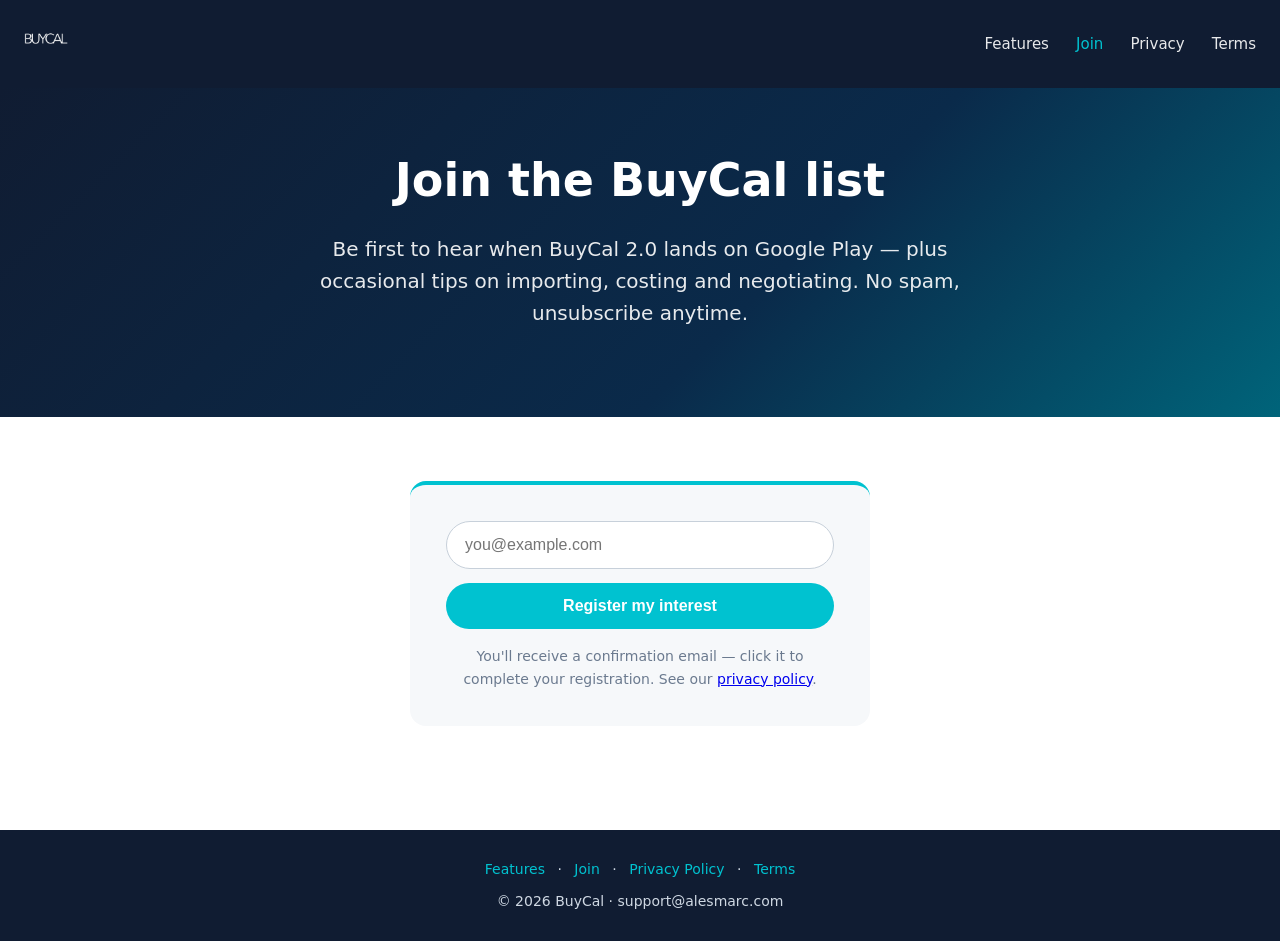
==== join.html @ 598b4a78 "App icon in hero, CTA band, and touch icons" ====
<!DOCTYPE html>
<html lang="en">
<head>
<meta charset="utf-8">
<meta name="viewport" content="width=device-width,initial-scale=1">
<title>Join BuyCal &mdash; Get updates & buying tips</title>
<meta name="description" content="Register your interest in BuyCal. Get launch news, buying tips and early access to new features.">
<link rel="stylesheet" href="style.css">
<link rel="icon" href="images/icon.png" type="image/png">
<link rel="apple-touch-icon" href="images/icon.png">
</head>
<body>
<header>
  <a href="index.html"><img src="images/logo-white.png" alt="BuyCal"></a>
  <nav>
    <a href="index.html">Features</a>
    <a href="join.html" class="active">Join</a>
    <a href="privacy.html">Privacy</a>
    <a href="terms.html">Terms</a>
  </nav>
</header>
<div class="hero" style="padding:56px 24px">
  <h1>Join the BuyCal list</h1>
  <p>Be first to hear when BuyCal 2.0 lands on Google Play &mdash; plus occasional tips on importing, costing and negotiating. No spam, unsubscribe anytime.</p>
</div>
<section>
  <div class="form-card">
    <form id="joinForm">
      <input type="email" id="email" placeholder="you@example.com" required autocomplete="email">
      <button class="btn" type="submit" id="submitBtn">Register my interest</button>
      <div class="notice" id="notice"></div>
    </form>
    <p class="muted" style="margin-top:16px;text-align:center">You'll receive a confirmation email &mdash; click it to complete your registration. See our <a href="privacy.html">privacy policy</a>.</p>
  </div>
</section>
<footer>
  <div><a href="index.html">Features</a> &middot; <a href="join.html">Join</a> &middot; <a href="privacy.html">Privacy Policy</a> &middot; <a href="terms.html">Terms</a></div>
  <div style="margin-top:10px">&copy; 2026 BuyCal &middot; support@alesmarc.com</div>
</footer>
<script>
document.getElementById('joinForm').addEventListener('submit', async function(e){
  e.preventDefault();
  var btn=document.getElementById('submitBtn'), n=document.getElementById('notice');
  var email=document.getElementById('email').value.trim();
  btn.disabled=true; btn.textContent='Sending...'; n.className='notice';
  try{
    var fd=new FormData();
    fd.append('fields[email]', email);
    fd.append('ml-submit','1');
    fd.append('anticsrf','true');
    var r=await fetch('https://assets.mailerlite.com/jsonp/813255/forms/192497198224639579/subscribe',{method:'POST',body:fd});
    if(r.ok){ n.textContent='Thanks! Check your inbox to confirm your subscription.'; n.className='notice ok'; document.getElementById('joinForm').reset(); }
    else{ throw new Error(); }
  }catch(err){ n.textContent='Something went wrong &mdash; please try again.'; n.className='notice err'; }
  btn.disabled=false; btn.textContent='Register my interest';
});
</script>
</body>
</html>
---- style.css ----
:root{--navy:#101C32;--teal:#00C2D0;--bg:#00C4C4;--light:#F6F8FA;--glow:#E0FC40}
*{margin:0;padding:0;box-sizing:border-box}
body{font-family:'Segoe UI',system-ui,-apple-system,sans-serif;color:var(--navy);background:#fff;line-height:1.6}
header{background:var(--navy);padding:18px 24px;display:flex;align-items:center;justify-content:space-between;flex-wrap:wrap;gap:10px}
header img{height:44px}
nav a{color:#fff;text-decoration:none;margin-left:22px;font-size:15px;opacity:.9}
nav a:hover,nav a.active{opacity:1;color:var(--teal)}
.hero{background:linear-gradient(135deg,var(--navy) 0%,#0a2a4a 60%,#00647a 100%);color:#fff;text-align:center;padding:80px 24px}
.hero.photo{background:linear-gradient(rgba(6,16,32,.72),rgba(6,16,32,.72)),url('images/bg.jpg') center/cover no-repeat}
.hero-logo{width:min(300px,70vw);margin-bottom:26px}
.app-icon{width:110px;height:110px;border-radius:24px;background:#fff;box-shadow:0 10px 30px rgba(0,0,0,.4);margin-bottom:22px;display:inline-block}
.app-icon.small{width:84px;height:84px;border-radius:18px;box-shadow:0 8px 22px rgba(0,0,0,.25);margin-bottom:16px}
.features-alt{max-width:1000px;margin:0 auto;padding:64px 24px 24px}
.feature-row{display:flex;align-items:center;gap:40px;margin-bottom:56px;flex-wrap:wrap}
.feature-row img{width:min(380px,100%);flex:1 1 300px;object-fit:contain}
.feature-row div{flex:1 1 320px}
.feature-row h3{font-size:24px;margin-bottom:12px;color:var(--navy)}
.feature-row p{color:#3a4a5f;font-size:16px}
.feature-row.reverse{flex-direction:row-reverse}
@media (max-width:720px){.feature-row,.feature-row.reverse{flex-direction:column}}
.shots{text-align:center}
.shots img{max-width:100%;height:auto}
.cta-band{background:linear-gradient(135deg,var(--teal),#0084A0);color:#fff;text-align:center;padding:56px 24px}
.cta-band h2{font-size:28px;margin-bottom:10px}
.cta-band p{margin-bottom:24px;opacity:.95}
.cta-band .btn{background:#fff;color:var(--navy)}
.hero h1{font-size:clamp(28px,5vw,46px);margin-bottom:16px}
.hero p{font-size:clamp(16px,2.5vw,20px);max-width:640px;margin:0 auto 32px;opacity:.9}
.btn{display:inline-block;background:var(--teal);color:#fff;padding:14px 34px;border-radius:50px;text-decoration:none;font-weight:600;border:none;font-size:16px;cursor:pointer}
.btn:hover{filter:brightness(1.1)}
section{padding:64px 24px;max-width:1000px;margin:0 auto}
section h2{text-align:center;font-size:32px;margin-bottom:40px}
.grid{display:grid;grid-template-columns:repeat(auto-fit,minmax(260px,1fr));gap:24px}
.card{background:var(--light);border-radius:16px;padding:28px;border-top:4px solid var(--teal)}
.card h3{margin-bottom:10px;font-size:19px}
.card p{font-size:15px;color:#3a4a5f}
.prose{max-width:760px;margin:0 auto;padding:56px 24px}
.prose h1{font-size:34px;margin-bottom:8px}
.prose h2{font-size:21px;margin:28px 0 8px;text-align:left}
.prose p,.prose li{color:#2b3a4e;font-size:16px}
.prose ul{padding-left:22px}
.muted{color:#6b7a8f;font-size:14px}
footer{background:var(--navy);color:#cfd8e3;text-align:center;padding:28px 24px;font-size:14px;margin-top:40px}
footer a{color:var(--teal);text-decoration:none;margin:0 8px}
.form-card{max-width:460px;margin:0 auto;background:var(--light);padding:36px;border-radius:16px;border-top:4px solid var(--teal)}
.form-card input[type=email]{width:100%;padding:14px 18px;border-radius:50px;border:1px solid #c7d0da;font-size:16px;margin-bottom:14px}
.form-card .btn{width:100%}
.notice{margin-top:14px;font-size:15px;text-align:center;display:none}
.notice.ok{display:block;color:#0a7a3d}
.notice.err{display:block;color:#b00020}
.badge{display:inline-block;background:rgba(0,194,208,.15);color:var(--teal);border:1px solid var(--teal);border-radius:50px;padding:6px 16px;font-size:13px;margin-bottom:18px}
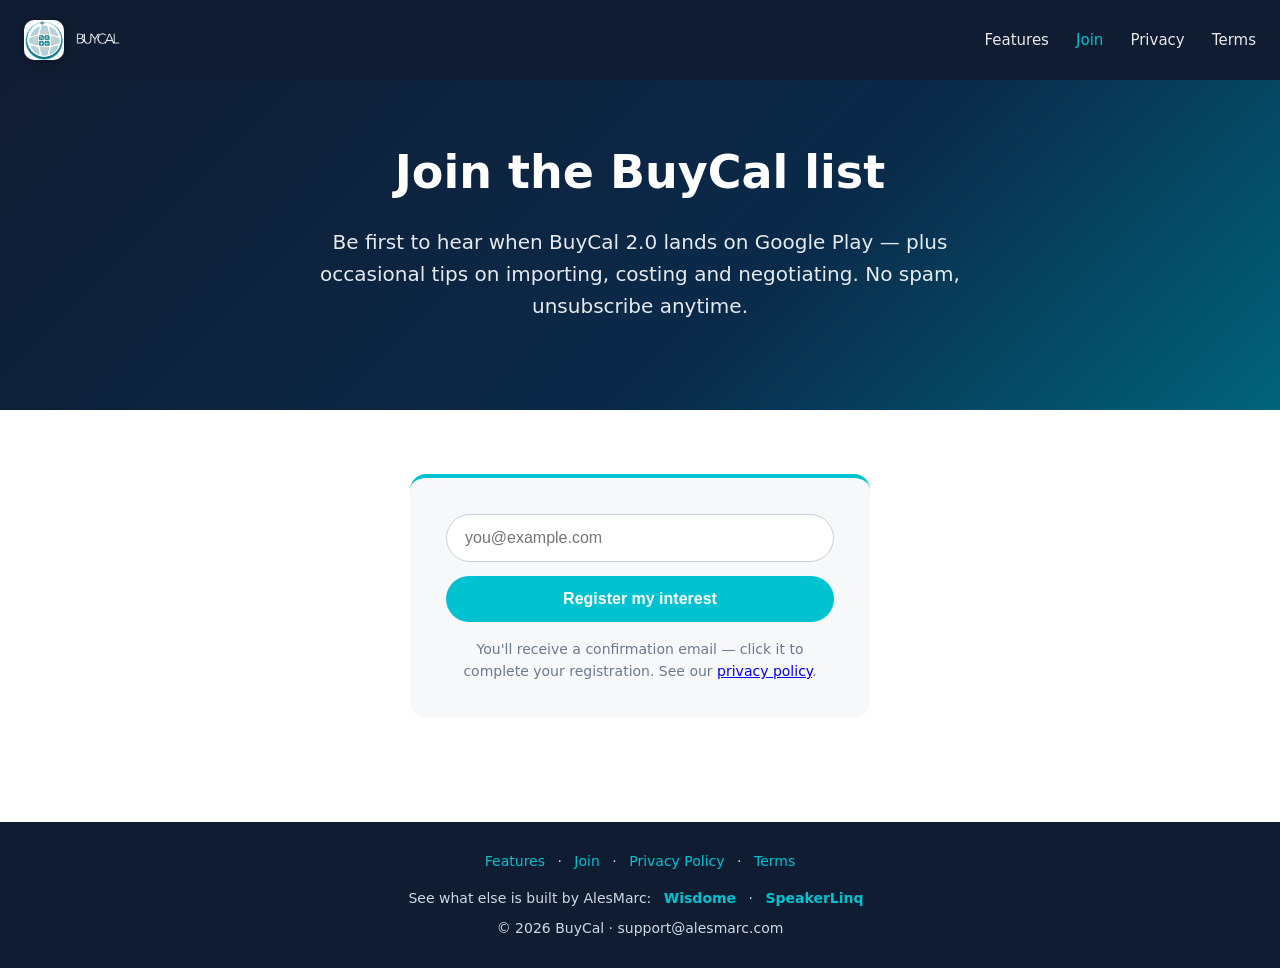
==== commit 43d48dc4: "Icon in header/footer, AlesMarc family links (Wisdome, SpeakerLinq)" ====
--- a/join.html
+++ b/join.html
@@ -8,10 +8,11 @@
 <link rel="stylesheet" href="style.css">
 <link rel="icon" href="images/icon.png" type="image/png">
 <link rel="apple-touch-icon" href="images/icon.png">
+<link rel="canonical" href="https://buycal.com.au/join.html">
 </head>
 <body>
 <header>
-  <a href="index.html"><img src="images/logo-white.png" alt="BuyCal"></a>
+  <a href="index.html" class="brand"><img src="images/icon.png" alt="" class="nav-icon"><img src="images/logo-white.png" alt="BuyCal"></a>
   <nav>
     <a href="index.html">Features</a>
     <a href="join.html" class="active">Join</a>
@@ -35,7 +36,7 @@
 </section>
 <footer>
   <div><a href="index.html">Features</a> &middot; <a href="join.html">Join</a> &middot; <a href="privacy.html">Privacy Policy</a> &middot; <a href="terms.html">Terms</a></div>
-  <div style="margin-top:10px">&copy; 2026 BuyCal &middot; support@alesmarc.com</div>
+  <div class="more-from">See what else is built by AlesMarc: <a href="https://wisdome.com.au" target="_blank" rel="noopener">Wisdome</a> &middot; <a href="https://speakerlinq.com" target="_blank" rel="noopener">SpeakerLinq</a></div><div style="margin-top:8px">&copy; 2026 BuyCal &middot; support@alesmarc.com</div>
 </footer>
 <script>
 document.getElementById('joinForm').addEventListener('submit', async function(e){
--- a/style.css
+++ b/style.css
@@ -3,6 +3,10 @@
 body{font-family:'Segoe UI',system-ui,-apple-system,sans-serif;color:var(--navy);background:#fff;line-height:1.6}
 header{background:var(--navy);padding:18px 24px;display:flex;align-items:center;justify-content:space-between;flex-wrap:wrap;gap:10px}
 header img{height:44px}
+.brand{display:inline-flex;align-items:center;gap:12px;text-decoration:none}
+.nav-icon{height:40px !important;width:40px;border-radius:10px;background:#fff;box-shadow:0 2px 8px rgba(0,0,0,.3)}
+.more-from{margin-top:14px;font-size:14px;color:#cfd8e3}
+.more-from a{font-weight:600}
 nav a{color:#fff;text-decoration:none;margin-left:22px;font-size:15px;opacity:.9}
 nav a:hover,nav a.active{opacity:1;color:var(--teal)}
 .hero{background:linear-gradient(135deg,var(--navy) 0%,#0a2a4a 60%,#00647a 100%);color:#fff;text-align:center;padding:80px 24px}
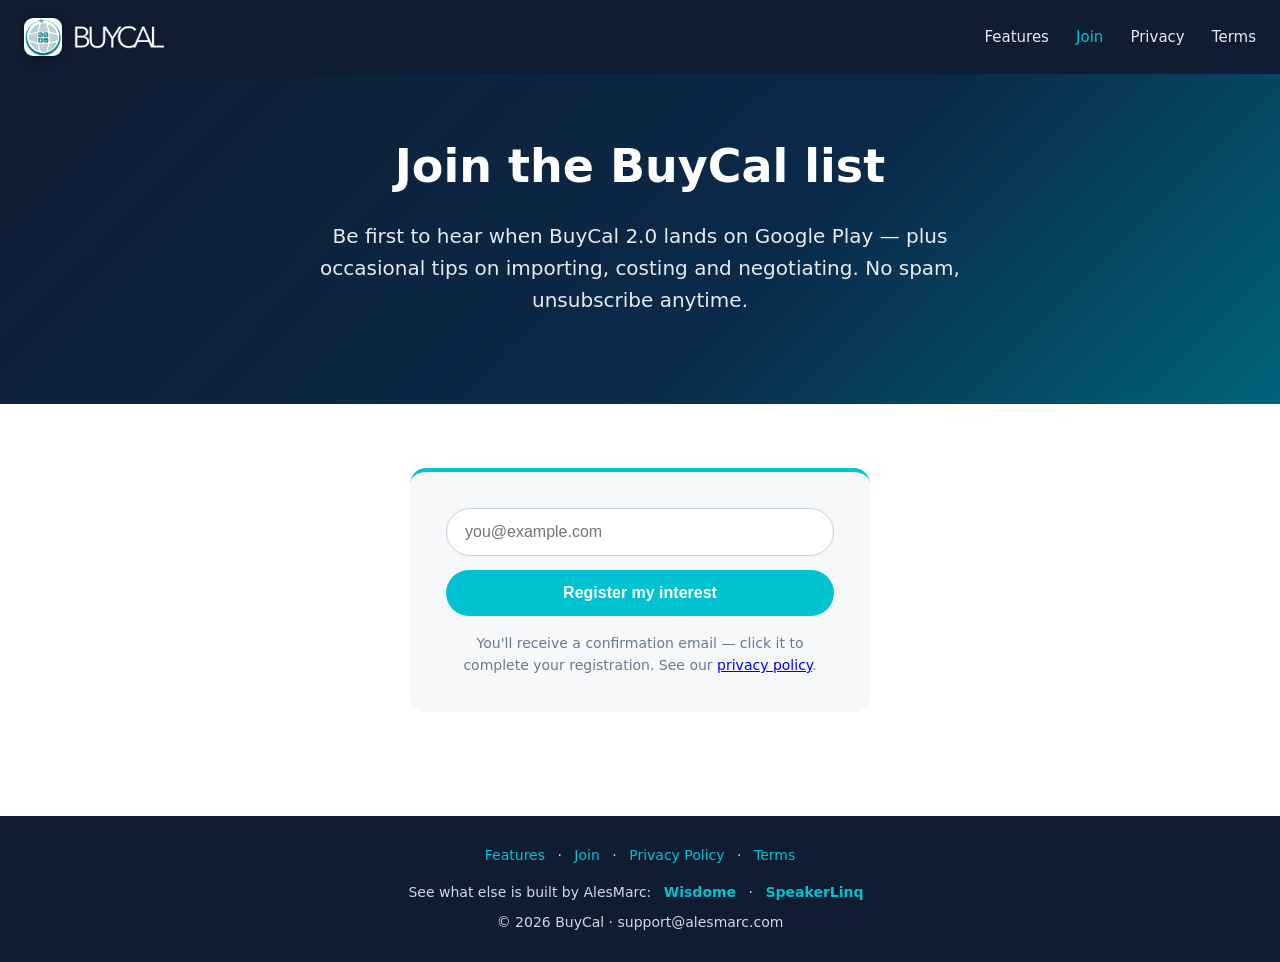
==== commit 896fbe41: "Fix logo sizing: trimmed wordmark, centered hero, compact header/footer" ====
--- a/join.html
+++ b/join.html
@@ -12,7 +12,7 @@
 </head>
 <body>
 <header>
-  <a href="index.html" class="brand"><img src="images/icon.png" alt="" class="nav-icon"><img src="images/logo-white.png" alt="BuyCal"></a>
+  <a href="index.html" class="brand"><img src="images/icon.png" alt="" class="nav-icon"><img src="images/wordmark-white.png" alt="BuyCal" class="wm"></a>
   <nav>
     <a href="index.html">Features</a>
     <a href="join.html" class="active">Join</a>
--- a/style.css
+++ b/style.css
@@ -4,14 +4,16 @@
 header{background:var(--navy);padding:18px 24px;display:flex;align-items:center;justify-content:space-between;flex-wrap:wrap;gap:10px}
 header img{height:44px}
 .brand{display:inline-flex;align-items:center;gap:12px;text-decoration:none}
-.nav-icon{height:40px !important;width:40px;border-radius:10px;background:#fff;box-shadow:0 2px 8px rgba(0,0,0,.3)}
+.brand .wm{height:24px;width:auto}
+.nav-icon{height:38px !important;width:38px;border-radius:9px;background:#fff;box-shadow:0 2px 8px rgba(0,0,0,.3)}
 .more-from{margin-top:14px;font-size:14px;color:#cfd8e3}
 .more-from a{font-weight:600}
 nav a{color:#fff;text-decoration:none;margin-left:22px;font-size:15px;opacity:.9}
 nav a:hover,nav a.active{opacity:1;color:var(--teal)}
 .hero{background:linear-gradient(135deg,var(--navy) 0%,#0a2a4a 60%,#00647a 100%);color:#fff;text-align:center;padding:80px 24px}
 .hero.photo{background:linear-gradient(rgba(6,16,32,.72),rgba(6,16,32,.72)),url('images/bg.jpg') center/cover no-repeat}
-.hero-logo{width:min(300px,70vw);margin-bottom:26px}
+.hero-inner{display:flex;flex-direction:column;align-items:center}
+.hero-logo{width:min(280px,65vw);height:auto;margin-bottom:26px}
 .app-icon{width:110px;height:110px;border-radius:24px;background:#fff;box-shadow:0 10px 30px rgba(0,0,0,.4);margin-bottom:22px;display:inline-block}
 .app-icon.small{width:84px;height:84px;border-radius:18px;box-shadow:0 8px 22px rgba(0,0,0,.25);margin-bottom:16px}
 .features-alt{max-width:1000px;margin:0 auto;padding:64px 24px 24px}
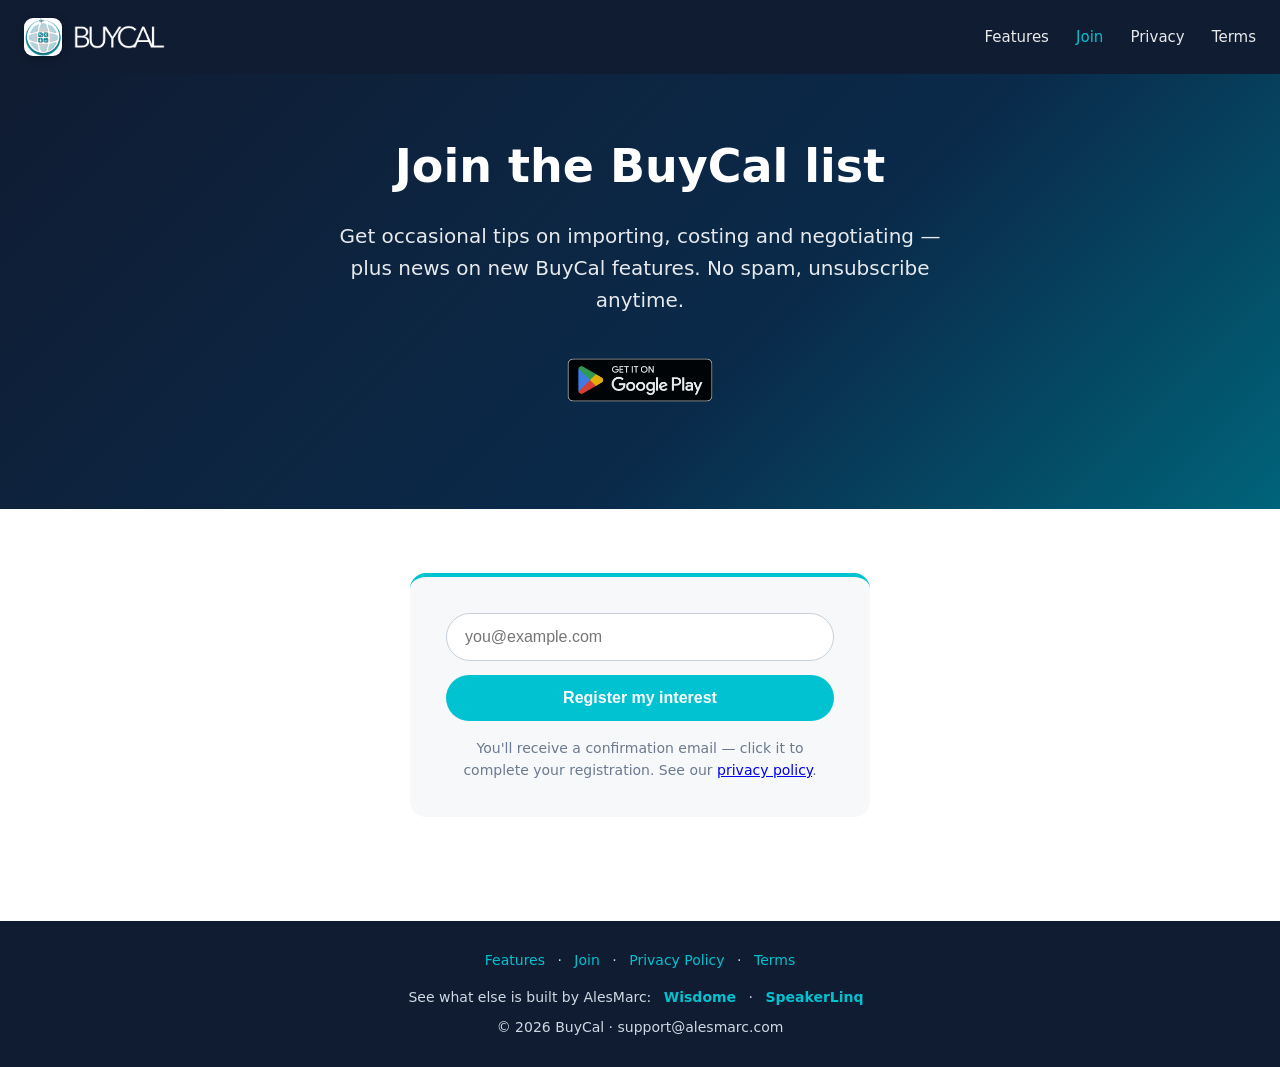
==== commit 566563b6: "App is live: Google Play badges, store links, updated copy and structured data" ====
--- a/join.html
+++ b/join.html
@@ -5,7 +5,7 @@
 <meta name="viewport" content="width=device-width,initial-scale=1">
 <title>Join BuyCal &mdash; Get updates & buying tips</title>
 <meta name="description" content="Register your interest in BuyCal. Get launch news, buying tips and early access to new features.">
-<link rel="stylesheet" href="style.css">
+<link rel="stylesheet" href="style.css?v=4">
 <link rel="icon" href="images/icon.png" type="image/png">
 <link rel="apple-touch-icon" href="images/icon.png">
 <link rel="canonical" href="https://buycal.com.au/join.html">
@@ -22,7 +22,8 @@
 </header>
 <div class="hero" style="padding:56px 24px">
   <h1>Join the BuyCal list</h1>
-  <p>Be first to hear when BuyCal 2.0 lands on Google Play &mdash; plus occasional tips on importing, costing and negotiating. No spam, unsubscribe anytime.</p>
+  <p>Get occasional tips on importing, costing and negotiating &mdash; plus news on new BuyCal features. No spam, unsubscribe anytime.</p>
+  <p style="margin-top:18px"><a href="https://play.google.com/store/apps/details?id=app.buycal.com"><img src="images/google-play-badge.png" alt="Get it on Google Play" style="height:64px"></a></p>
 </div>
 <section>
   <div class="form-card">
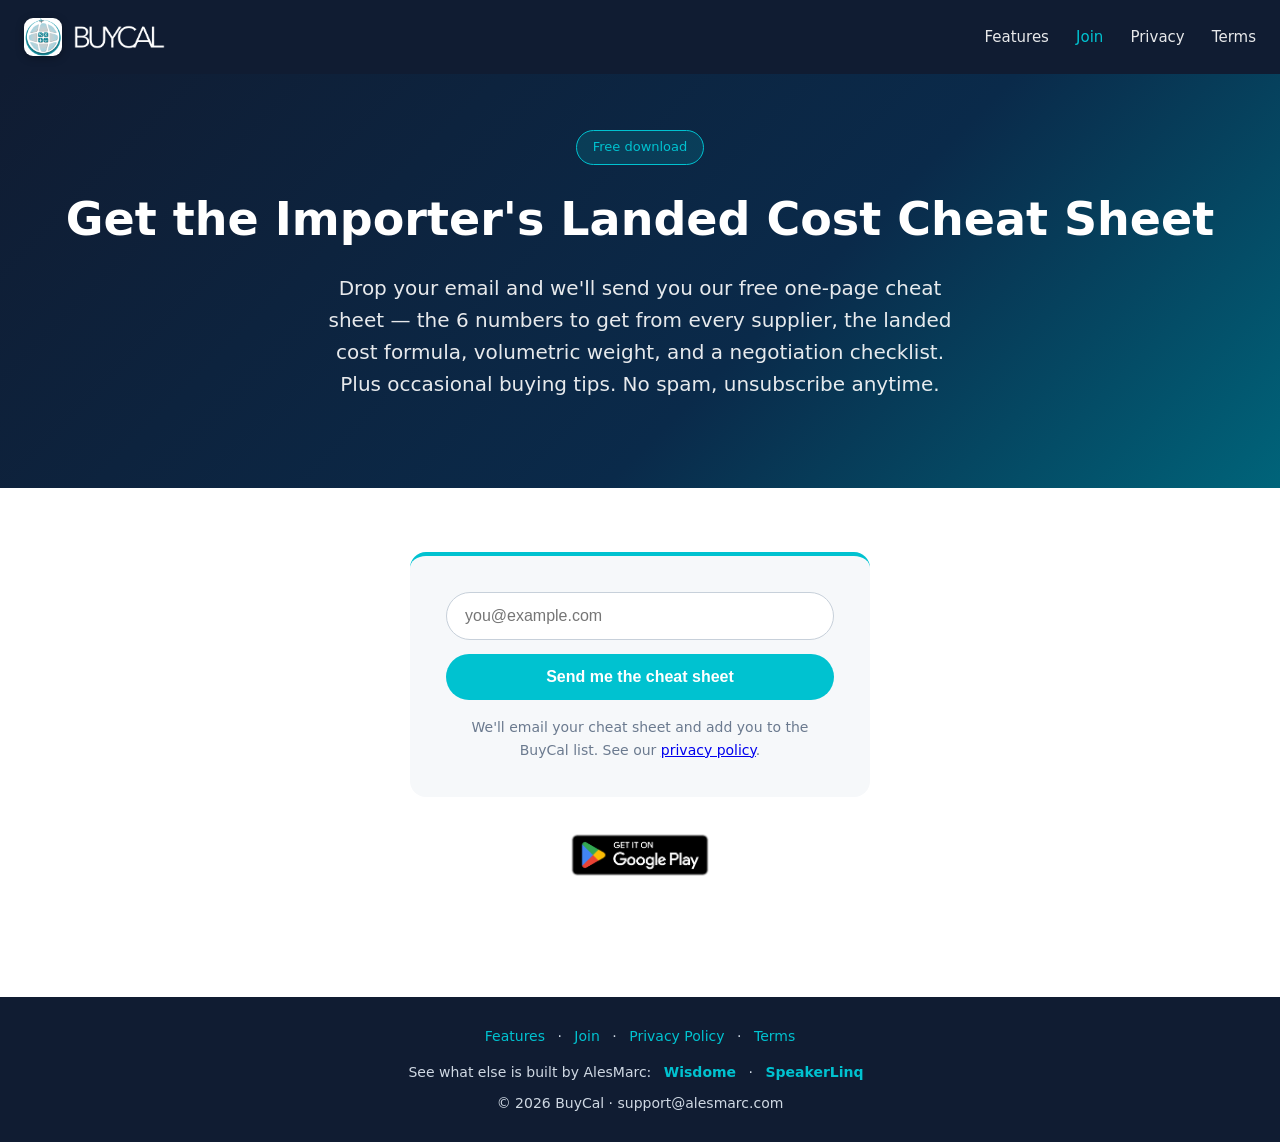
==== commit 2ae7fd19: "Add Importer's Cheat Sheet lead magnet; join page + delivery" ====
--- a/join.html
+++ b/join.html
@@ -21,19 +21,20 @@
   </nav>
 </header>
 <div class="hero" style="padding:56px 24px">
-  <h1>Join the BuyCal list</h1>
-  <p>Get occasional tips on importing, costing and negotiating &mdash; plus news on new BuyCal features. No spam, unsubscribe anytime.</p>
-  <p style="margin-top:18px"><a href="https://play.google.com/store/apps/details?id=app.buycal.com"><img src="images/google-play-badge.png" alt="Get it on Google Play" style="height:64px"></a></p>
+  <div class="badge">Free download</div>
+  <h1>Get the Importer's Landed Cost Cheat Sheet</h1>
+  <p>Drop your email and we'll send you our free one-page cheat sheet &mdash; the 6 numbers to get from every supplier, the landed cost formula, volumetric weight, and a negotiation checklist. Plus occasional buying tips. No spam, unsubscribe anytime.</p>
 </div>
 <section>
   <div class="form-card">
     <form id="joinForm">
       <input type="email" id="email" placeholder="you@example.com" required autocomplete="email">
-      <button class="btn" type="submit" id="submitBtn">Register my interest</button>
+      <button class="btn" type="submit" id="submitBtn">Send me the cheat sheet</button>
       <div class="notice" id="notice"></div>
     </form>
-    <p class="muted" style="margin-top:16px;text-align:center">You'll receive a confirmation email &mdash; click it to complete your registration. See our <a href="privacy.html">privacy policy</a>.</p>
+    <p class="muted" style="margin-top:16px;text-align:center">We'll email your cheat sheet and add you to the BuyCal list. See our <a href="privacy.html">privacy policy</a>.</p>
   </div>
+  <p style="text-align:center;margin-top:28px"><a href="https://play.google.com/store/apps/details?id=app.buycal.com"><img src="images/google-play-badge.png" alt="Get it on Google Play" style="height:60px"></a></p>
 </section>
 <footer>
   <div><a href="index.html">Features</a> &middot; <a href="join.html">Join</a> &middot; <a href="privacy.html">Privacy Policy</a> &middot; <a href="terms.html">Terms</a></div>
@@ -51,7 +52,7 @@
     fd.append('ml-submit','1');
     fd.append('anticsrf','true');
     var r=await fetch('https://assets.mailerlite.com/jsonp/813255/forms/192497198224639579/subscribe',{method:'POST',body:fd});
-    if(r.ok){ n.textContent='Thanks! Check your inbox to confirm your subscription.'; n.className='notice ok'; document.getElementById('joinForm').reset(); }
+    if(r.ok){ n.textContent='Thanks! Check your inbox — your cheat sheet is on its way.'; n.className='notice ok'; document.getElementById('joinForm').reset(); }
     else{ throw new Error(); }
   }catch(err){ n.textContent='Something went wrong &mdash; please try again.'; n.className='notice err'; }
   btn.disabled=false; btn.textContent='Register my interest';
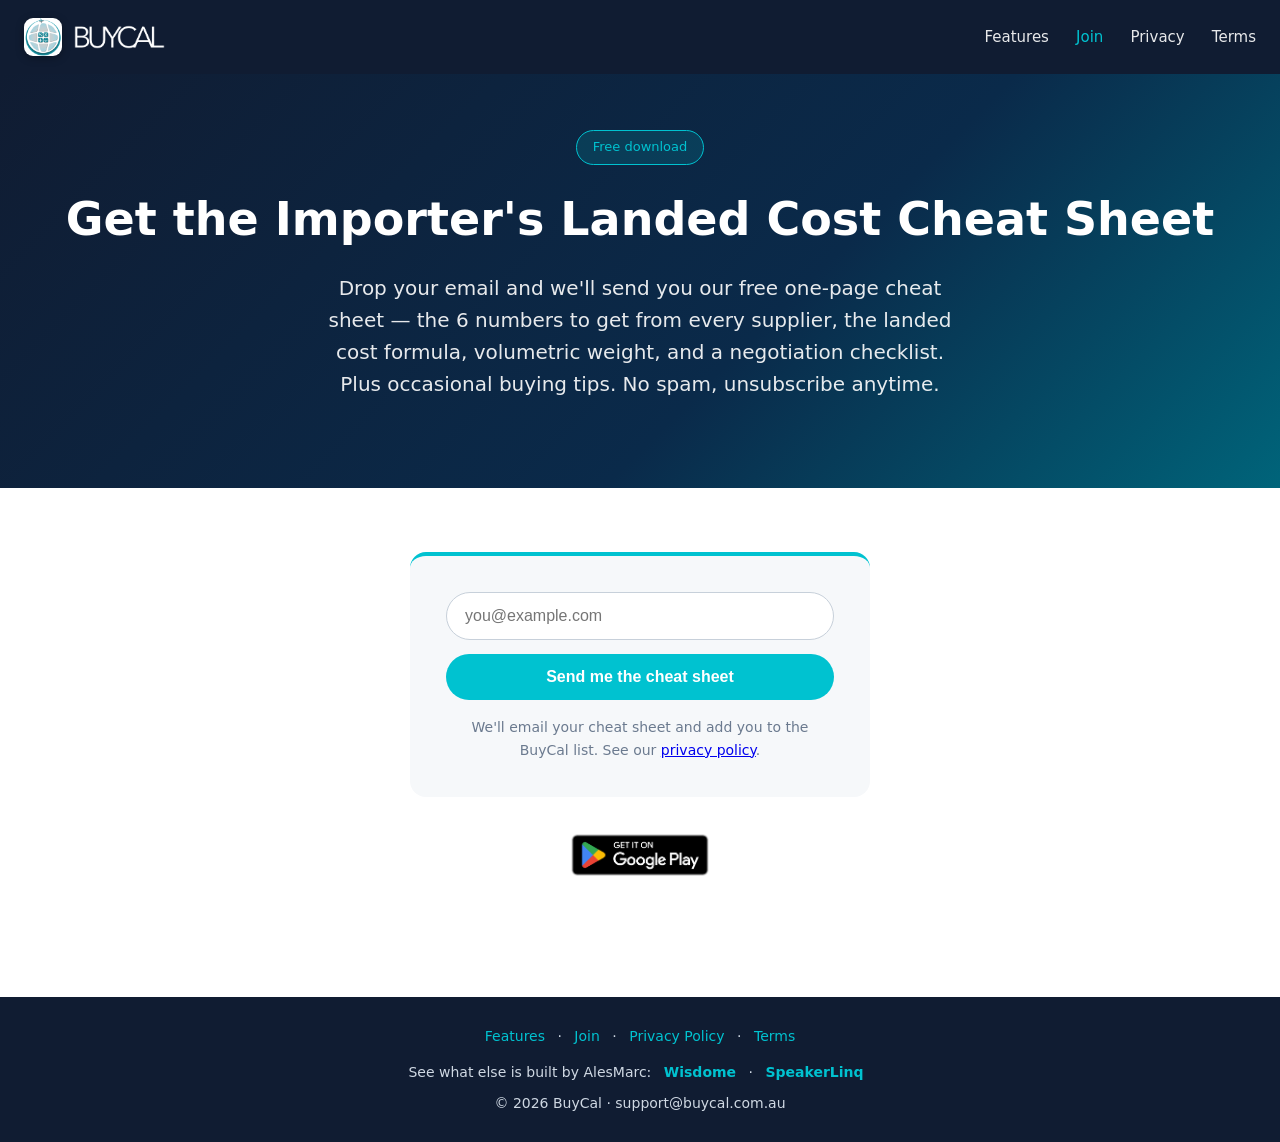
==== commit cb0bfd74: "Switch contact email to support@buycal.com.au across site + cheat sheet" ====
--- a/join.html
+++ b/join.html
@@ -38,7 +38,7 @@
 </section>
 <footer>
   <div><a href="index.html">Features</a> &middot; <a href="join.html">Join</a> &middot; <a href="privacy.html">Privacy Policy</a> &middot; <a href="terms.html">Terms</a></div>
-  <div class="more-from">See what else is built by AlesMarc: <a href="https://wisdome.com.au" target="_blank" rel="noopener">Wisdome</a> &middot; <a href="https://speakerlinq.com" target="_blank" rel="noopener">SpeakerLinq</a></div><div style="margin-top:8px">&copy; 2026 BuyCal &middot; support@alesmarc.com</div>
+  <div class="more-from">See what else is built by AlesMarc: <a href="https://wisdome.com.au" target="_blank" rel="noopener">Wisdome</a> &middot; <a href="https://speakerlinq.com" target="_blank" rel="noopener">SpeakerLinq</a></div><div style="margin-top:8px">&copy; 2026 BuyCal &middot; support@buycal.com.au</div>
 </footer>
 <script>
 document.getElementById('joinForm').addEventListener('submit', async function(e){
